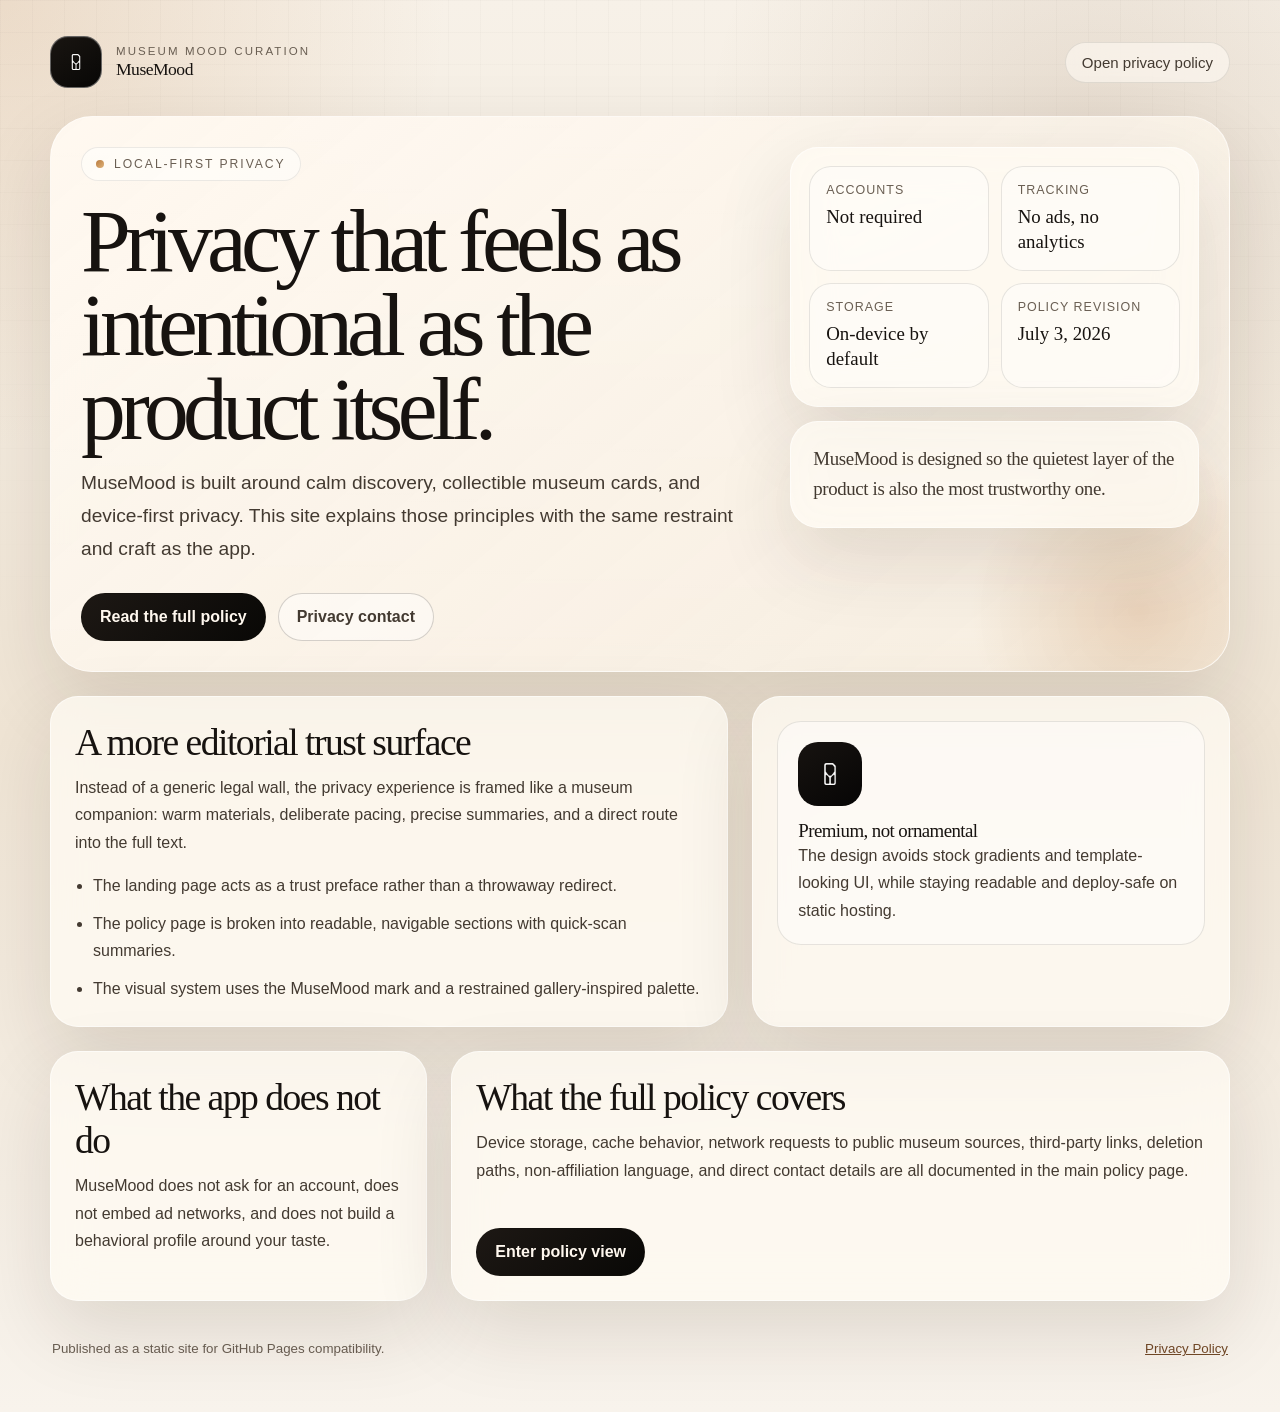
==== docs/index.html @ 0c903eb1 "görev: deploy öncesi hatalar giderildi." ====
<!doctype html>
<html lang="en">

<head>
    <meta charset="utf-8">
    <meta name="viewport" content="width=device-width, initial-scale=1">
    <title>MuseMood | Privacy, carefully presented</title>
    <meta name="description"
        content="A premium static privacy and trust experience for MuseMood, the local-first museum art-card app.">
    <meta name="theme-color" content="#f7f1e8">
    <link rel="stylesheet" href="./assets/css/site.css">
</head>

<body>
    <div class="page-shell">
        <header class="topbar">
            <a class="brand-lockup" href="./" aria-label="MuseMood home">
                <img class="brand-mark" src="./assets/images/musemood_monochrome.png" alt="MuseMood logo">
                <span class="brand-text">
                    <span class="brand-kicker">Museum mood curation</span>
                    <span class="brand-name">MuseMood</span>
                </span>
            </a>
            <a class="topbar-link" href="./privacy-policy/">Open privacy policy</a>
        </header>

        <section class="hero">
            <div class="hero-copy">
                <span class="eyebrow">Local-first privacy</span>
                <h1>Privacy that feels as intentional as the product itself.</h1>
                <p class="lede">
                    MuseMood is built around calm discovery, collectible museum cards, and device-first privacy. This
                    site explains those principles with the same restraint and craft as the app.
                </p>
                <div class="hero-actions">
                    <a class="button button-primary" href="./privacy-policy/">Read the full policy</a>
                    <a class="button button-secondary" href="mailto:berkay81341@gmail.com">Privacy contact</a>
                </div>
            </div>

            <aside class="hero-side">
                <div class="glass-card">
                    <div class="meta-grid">
                        <div class="metric">
                            <span class="metric-label">Accounts</span>
                            <span class="metric-value">Not required</span>
                        </div>
                        <div class="metric">
                            <span class="metric-label">Tracking</span>
                            <span class="metric-value">No ads, no analytics</span>
                        </div>
                        <div class="metric">
                            <span class="metric-label">Storage</span>
                            <span class="metric-value">On-device by default</span>
                        </div>
                        <div class="metric">
                            <span class="metric-label">Policy revision</span>
                            <span class="metric-value">July 3, 2026</span>
                        </div>
                    </div>
                </div>

                <div class="quote-card">
                    <p>
                        MuseMood is designed so the quietest layer of the product is also the most trustworthy one.
                    </p>
                </div>
            </aside>
        </section>

        <section class="content-grid" aria-label="Highlights">
            <article class="content-card span-7 stack">
                <div>
                    <h2 class="section-title">A more editorial trust surface</h2>
                    <p class="section-copy">
                        Instead of a generic legal wall, the privacy experience is framed like a museum companion:
                        warm materials, deliberate pacing, precise summaries, and a direct route into the full text.
                    </p>
                </div>
                <ul class="feature-list">
                    <li>The landing page acts as a trust preface rather than a throwaway redirect.</li>
                    <li>The policy page is broken into readable, navigable sections with quick-scan summaries.</li>
                    <li>The visual system uses the MuseMood mark and a restrained gallery-inspired palette.</li>
                </ul>
            </article>

            <article class="content-card span-5">
                <div class="showcase">
                    <div class="showcase-card">
                        <img src="./assets/images/musemood_monochrome.png" alt="MuseMood monogram">
                        <div>
                            <strong>Premium, not ornamental</strong>
                            <p class="section-copy">
                                The design avoids stock gradients and template-looking UI, while staying readable and
                                deploy-safe on static hosting.
                            </p>
                        </div>
                    </div>
                </div>
            </article>

            <article class="content-card span-4 stack">
                <div>
                    <h2 class="section-title">What the app does not do</h2>
                    <p class="section-copy">
                        MuseMood does not ask for an account, does not embed ad networks, and does not build a
                        behavioral profile around your taste.
                    </p>
                </div>
            </article>

            <article class="content-card span-8 stack">
                <div>
                    <h2 class="section-title">What the full policy covers</h2>
                    <p class="section-copy">
                        Device storage, cache behavior, network requests to public museum sources, third-party links,
                        deletion paths, non-affiliation language, and direct contact details are all documented in the
                        main policy page.
                    </p>
                </div>
                <div class="hero-actions">
                    <a class="button button-primary" href="./privacy-policy/">Enter policy view</a>
                </div>
            </article>
        </section>

        <footer class="footer">
            <small>Published as a static site for GitHub Pages compatibility.</small>
            <small><a href="./privacy-policy/">Privacy Policy</a></small>
        </footer>
    </div>
</body>

</html>
---- docs/assets/css/site.css ----
:root {
    --bg: #f6f0e4;
    --bg-deep: #e8dcc6;
    --paper: rgba(255, 251, 244, 0.76);
    --paper-strong: rgba(255, 248, 239, 0.9);
    --ink: #171310;
    --ink-soft: #433a31;
    --muted: #6a5f53;
    --line: rgba(23, 19, 16, 0.1);
    --line-strong: rgba(23, 19, 16, 0.18);
    --accent: #b97a3d;
    --accent-deep: #714826;
    --shadow: 0 30px 80px rgba(45, 27, 12, 0.12);
    --radius-xl: 36px;
    --radius-lg: 28px;
    --radius-md: 20px;
    --content: 1180px;
}

* {
    box-sizing: border-box;
}

html {
    scroll-behavior: smooth;
}

body {
    margin: 0;
    min-height: 100vh;
    color: var(--ink);
    background:
        radial-gradient(circle at top left, rgba(185, 122, 61, 0.18), transparent 28rem),
        radial-gradient(circle at 85% 10%, rgba(113, 72, 38, 0.12), transparent 24rem),
        linear-gradient(180deg, #f7f1e8 0%, #efe4d4 52%, #f8f3ec 100%);
    font-family: "Segoe UI", "Helvetica Neue", Arial, sans-serif;
}

body::before {
    content: "";
    position: fixed;
    inset: 0;
    pointer-events: none;
    background-image:
        linear-gradient(rgba(23, 19, 16, 0.03) 1px, transparent 1px),
        linear-gradient(90deg, rgba(23, 19, 16, 0.03) 1px, transparent 1px);
    background-size: 32px 32px;
    mask-image: linear-gradient(to bottom, rgba(0, 0, 0, 0.6), transparent 75%);
}

img {
    display: block;
    max-width: 100%;
}

a {
    color: inherit;
}

.page-shell {
    width: min(calc(100% - 32px), var(--content));
    margin: 0 auto;
    padding: 24px 0 56px;
}

.topbar {
    display: flex;
    align-items: center;
    justify-content: space-between;
    gap: 16px;
    padding: 12px 0 28px;
}

.brand-lockup {
    display: inline-flex;
    align-items: center;
    gap: 14px;
    text-decoration: none;
}

.brand-mark {
    width: 52px;
    height: 52px;
    padding: 9px;
    border: 1px solid rgba(255, 255, 255, 0.36);
    border-radius: 18px;
    background: linear-gradient(145deg, #191511, #080706);
    box-shadow: inset 0 1px 0 rgba(255, 255, 255, 0.06);
}

.brand-text {
    display: grid;
    gap: 2px;
}

.brand-kicker {
    color: var(--muted);
    font-size: 0.72rem;
    letter-spacing: 0.18em;
    text-transform: uppercase;
}

.brand-name {
    font-family: "Georgia", "Times New Roman", serif;
    font-size: 1.1rem;
    letter-spacing: -0.03em;
}

.topbar-link {
    padding: 11px 16px;
    border: 1px solid var(--line);
    border-radius: 999px;
    background: rgba(255, 251, 244, 0.6);
    text-decoration: none;
    color: var(--ink-soft);
    font-size: 0.94rem;
    backdrop-filter: blur(18px);
}

.hero {
    position: relative;
    overflow: hidden;
    display: grid;
    grid-template-columns: minmax(0, 1.25fr) minmax(280px, 0.75fr);
    gap: 28px;
    padding: 30px;
    border: 1px solid rgba(255, 255, 255, 0.55);
    border-radius: 42px;
    background:
        linear-gradient(140deg, rgba(255, 249, 241, 0.94), rgba(247, 238, 225, 0.84)),
        linear-gradient(180deg, rgba(255, 255, 255, 0.3), transparent);
    box-shadow: var(--shadow);
    backdrop-filter: blur(18px);
}

.hero::after {
    content: "";
    position: absolute;
    inset: auto -80px -110px auto;
    width: 340px;
    height: 340px;
    border-radius: 50%;
    background: radial-gradient(circle, rgba(185, 122, 61, 0.24), transparent 70%);
}

.hero-copy {
    position: relative;
    z-index: 1;
}

.eyebrow {
    display: inline-flex;
    align-items: center;
    gap: 10px;
    min-height: 34px;
    padding: 8px 14px;
    border: 1px solid rgba(23, 19, 16, 0.08);
    border-radius: 999px;
    background: rgba(255, 255, 255, 0.48);
    color: var(--muted);
    font-size: 0.76rem;
    letter-spacing: 0.16em;
    text-transform: uppercase;
}

.eyebrow::before {
    content: "";
    width: 8px;
    height: 8px;
    border-radius: 50%;
    background: linear-gradient(135deg, var(--accent), #dfb37a);
}

.hero h1,
.policy-hero h1 {
    margin: 18px 0 14px;
    font-family: "Georgia", "Times New Roman", serif;
    font-weight: 500;
    font-size: clamp(3.1rem, 7vw, 6.6rem);
    line-height: 0.94;
    letter-spacing: -0.065em;
}

.lede {
    max-width: 42rem;
    margin: 0;
    color: var(--ink-soft);
    font-size: clamp(1.05rem, 2vw, 1.2rem);
    line-height: 1.72;
}

.hero-actions {
    display: flex;
    flex-wrap: wrap;
    gap: 12px;
    margin-top: 28px;
}

.button {
    display: inline-flex;
    align-items: center;
    justify-content: center;
    min-height: 48px;
    padding: 0 18px;
    border-radius: 999px;
    text-decoration: none;
    font-weight: 600;
    transition: transform 180ms ease, background-color 180ms ease, border-color 180ms ease;
}

.button:hover {
    transform: translateY(-1px);
}

.button-primary {
    border: 1px solid rgba(23, 19, 16, 0.1);
    background: linear-gradient(135deg, #1d1814, #090806);
    color: #fff8ef;
}

.button-secondary {
    border: 1px solid var(--line-strong);
    background: rgba(255, 255, 255, 0.45);
    color: var(--ink-soft);
}

.hero-side {
    position: relative;
    z-index: 1;
    display: grid;
    gap: 14px;
    align-content: start;
}

.glass-card,
.content-card,
.summary-card,
.policy-nav,
.policy-card,
.quote-card {
    border: 1px solid rgba(255, 255, 255, 0.55);
    border-radius: var(--radius-lg);
    background: var(--paper);
    box-shadow: var(--shadow);
    backdrop-filter: blur(20px);
}

.glass-card {
    padding: 18px;
}

.meta-grid {
    display: grid;
    grid-template-columns: repeat(2, minmax(0, 1fr));
    gap: 12px;
}

.metric {
    padding: 16px;
    border: 1px solid var(--line);
    border-radius: 22px;
    background: rgba(255, 255, 255, 0.38);
}

.metric-label {
    display: block;
    margin-bottom: 8px;
    color: var(--muted);
    font-size: 0.78rem;
    letter-spacing: 0.08em;
    text-transform: uppercase;
}

.metric-value {
    font-family: "Georgia", "Times New Roman", serif;
    font-size: 1.18rem;
    line-height: 1.3;
}

.content-grid {
    display: grid;
    grid-template-columns: repeat(12, minmax(0, 1fr));
    gap: 24px;
    margin-top: 24px;
}

.content-card {
    padding: 24px;
}

.span-7 {
    grid-column: span 7;
}

.span-5 {
    grid-column: span 5;
}

.span-4 {
    grid-column: span 4;
}

.span-8 {
    grid-column: span 8;
}

.section-title {
    margin: 0 0 10px;
    font-family: "Georgia", "Times New Roman", serif;
    font-size: clamp(1.55rem, 3vw, 2.35rem);
    font-weight: 500;
    letter-spacing: -0.04em;
}

.section-copy,
.content-card p,
.policy-card p,
.policy-card li,
.summary-card p,
.quote-card p {
    margin: 0;
    color: var(--ink-soft);
    line-height: 1.72;
    font-size: 1rem;
}

.stack {
    display: grid;
    gap: 16px;
}

.feature-list,
.policy-card ul {
    margin: 0;
    padding-left: 18px;
    color: var(--ink-soft);
    line-height: 1.72;
}

.feature-list li,
.policy-card li {
    margin: 10px 0 0;
}

.feature-list li:first-child,
.policy-card li:first-child {
    margin-top: 0;
}

.showcase {
    display: grid;
    gap: 16px;
}

.showcase-card {
    display: grid;
    gap: 14px;
    padding: 20px;
    border: 1px solid var(--line);
    border-radius: 24px;
    background: rgba(255, 255, 255, 0.4);
}

.showcase-card img {
    width: 64px;
    height: 64px;
    padding: 10px;
    border-radius: 20px;
    background: linear-gradient(145deg, #171310, #060505);
}

.showcase-card strong,
.policy-title {
    display: block;
    font-family: "Georgia", "Times New Roman", serif;
    font-size: 1.18rem;
    font-weight: 500;
    letter-spacing: -0.03em;
}

.policy-layout {
    display: grid;
    grid-template-columns: 280px minmax(0, 1fr);
    gap: 24px;
    margin-top: 24px;
}

.policy-nav {
    position: sticky;
    top: 20px;
    padding: 18px;
}

.policy-nav h2 {
    margin: 0 0 14px;
    font-size: 0.8rem;
    color: var(--muted);
    letter-spacing: 0.18em;
    text-transform: uppercase;
    font-weight: 600;
}

.policy-nav a {
    display: block;
    padding: 10px 0;
    border-bottom: 1px solid var(--line);
    text-decoration: none;
    color: var(--ink-soft);
}

.policy-nav a:last-child {
    border-bottom: 0;
}

.policy-main {
    display: grid;
    gap: 18px;
}

.policy-hero {
    padding: 32px;
    border: 1px solid rgba(255, 255, 255, 0.55);
    border-radius: 42px;
    background:
        linear-gradient(140deg, rgba(26, 21, 17, 0.95), rgba(53, 39, 27, 0.9)),
        radial-gradient(circle at top right, rgba(223, 179, 122, 0.2), transparent 32rem);
    color: #f8f1e8;
    box-shadow: 0 34px 90px rgba(31, 18, 10, 0.28);
}

.policy-hero .lede,
.policy-hero .brand-kicker,
.policy-hero .policy-hero-meta,
.policy-hero .hero-chip {
    color: rgba(248, 241, 232, 0.78);
}

.policy-hero-bar {
    display: flex;
    align-items: center;
    justify-content: space-between;
    gap: 18px;
}

.policy-hero-logo {
    width: 72px;
    height: 72px;
    padding: 12px;
    border: 1px solid rgba(255, 255, 255, 0.14);
    border-radius: 24px;
    background: rgba(255, 255, 255, 0.05);
}

.policy-hero-meta {
    display: flex;
    flex-wrap: wrap;
    gap: 10px;
    margin-top: 24px;
}

.hero-chip {
    padding: 8px 12px;
    border: 1px solid rgba(255, 255, 255, 0.12);
    border-radius: 999px;
    background: rgba(255, 255, 255, 0.06);
    font-size: 0.84rem;
}

.summary-card {
    display: grid;
    grid-template-columns: repeat(3, minmax(0, 1fr));
    gap: 14px;
    padding: 18px;
}

.summary-panel {
    padding: 18px;
    border: 1px solid var(--line);
    border-radius: 22px;
    background: rgba(255, 255, 255, 0.42);
}

.summary-panel strong {
    display: block;
    margin-bottom: 8px;
    font-family: "Georgia", "Times New Roman", serif;
    font-size: 1.1rem;
    font-weight: 500;
}

.policy-card {
    padding: 24px;
}

.policy-card h3 {
    margin: 0 0 10px;
    font-family: "Georgia", "Times New Roman", serif;
    font-size: clamp(1.45rem, 2.6vw, 2rem);
    font-weight: 500;
    letter-spacing: -0.04em;
}

.policy-card p + p,
.policy-card ul + p {
    margin-top: 12px;
}

.policy-card.note-card {
    background:
        linear-gradient(135deg, rgba(185, 122, 61, 0.14), rgba(255, 255, 255, 0.56)),
        var(--paper-strong);
}

.quote-card {
    padding: 22px;
}

.quote-card p {
    font-family: "Georgia", "Times New Roman", serif;
    font-size: 1.18rem;
    line-height: 1.6;
    letter-spacing: -0.02em;
}

.quote-card small,
.footer small {
    color: var(--muted);
}

.footer {
    display: flex;
    align-items: center;
    justify-content: space-between;
    gap: 16px;
    margin-top: 22px;
    padding: 18px 2px 0;
}

.footer a {
    color: var(--accent-deep);
}

.micro {
    font-size: 0.88rem;
    color: var(--muted);
    line-height: 1.7;
}

@media (max-width: 1024px) {
    .hero,
    .policy-layout,
    .summary-card {
        grid-template-columns: 1fr;
    }

    .span-7,
    .span-5,
    .span-4,
    .span-8 {
        grid-column: span 12;
    }

    .policy-nav {
        position: static;
    }
}

@media (max-width: 720px) {
    .page-shell {
        width: min(calc(100% - 20px), var(--content));
        padding-top: 14px;
    }

    .topbar,
    .policy-hero-bar,
    .footer {
        flex-direction: column;
        align-items: flex-start;
    }

    .hero,
    .policy-hero,
    .content-card,
    .policy-card,
    .summary-card,
    .policy-nav,
    .glass-card,
    .quote-card {
        padding: 20px;
        border-radius: 28px;
    }

    .content-grid {
        gap: 18px;
    }

    .meta-grid {
        grid-template-columns: 1fr;
    }

    .hero-actions {
        width: 100%;
    }

    .button {
        width: 100%;
    }
}

@media (prefers-reduced-motion: reduce) {
    html {
        scroll-behavior: auto;
    }

    .button {
        transition: none;
    }
}
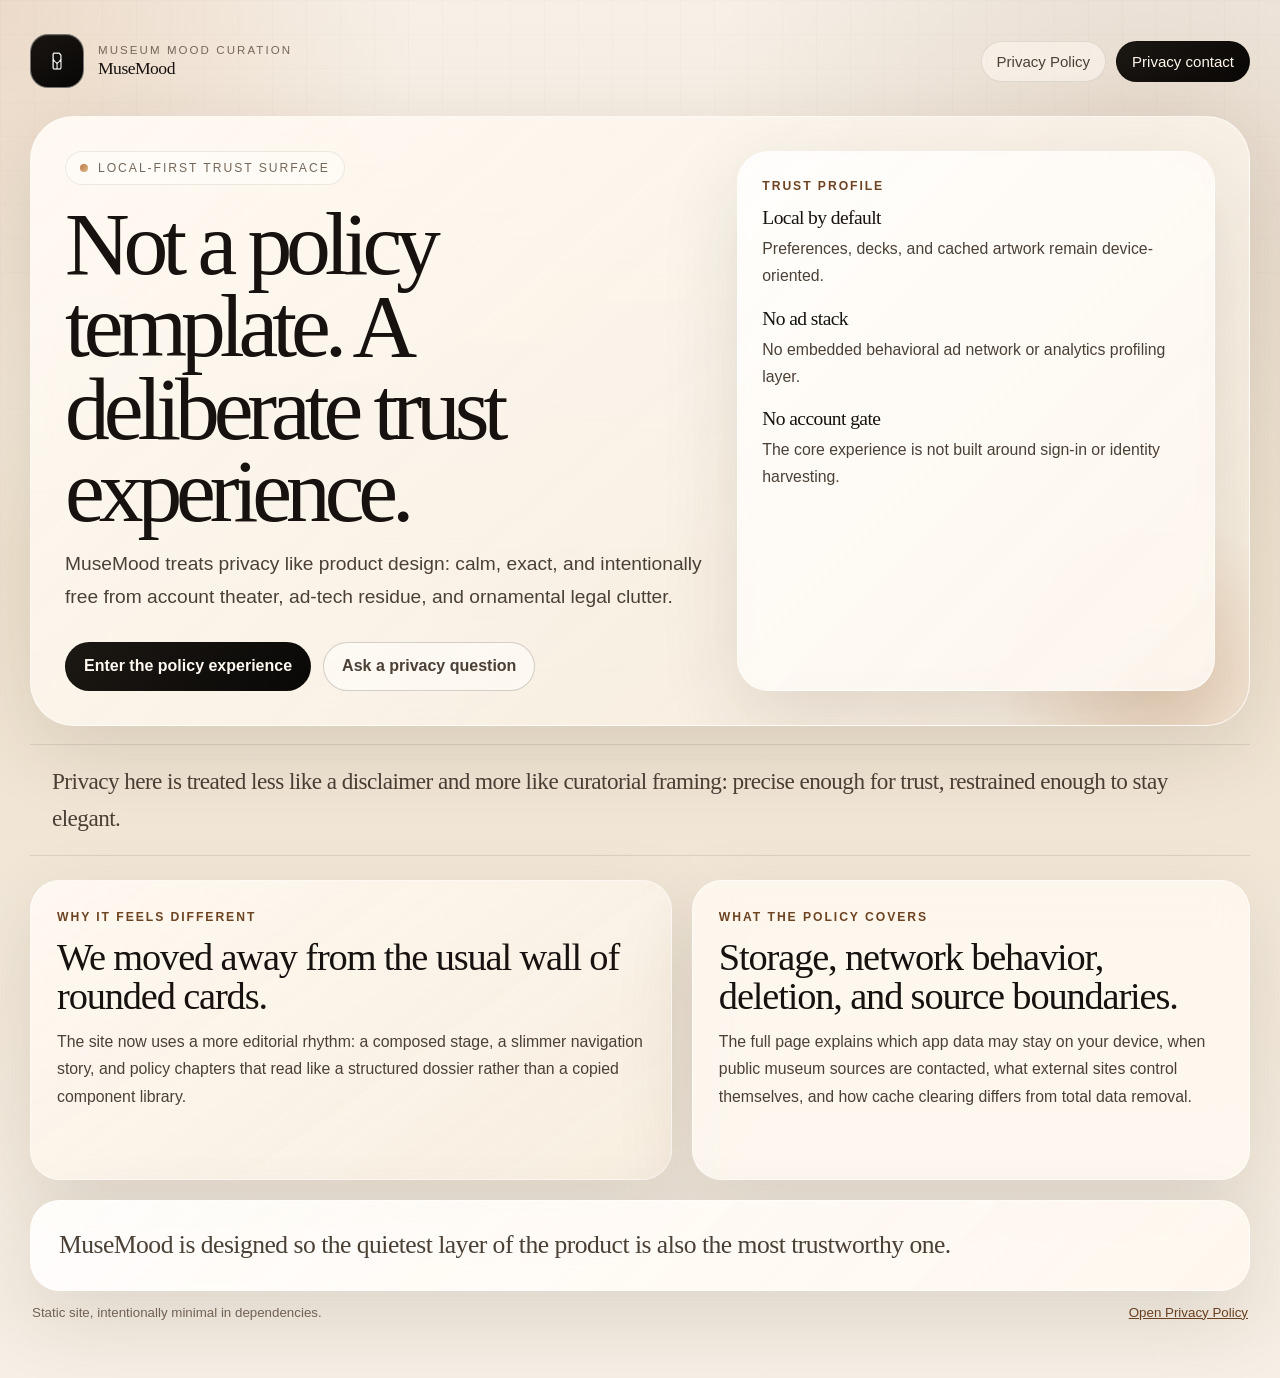
==== commit 2a446198: "görev: refactoring işlemleri yapıldı." ====
--- a/docs/index.html
+++ b/docs/index.html
@@ -4,16 +4,16 @@
 <head>
     <meta charset="utf-8">
     <meta name="viewport" content="width=device-width, initial-scale=1">
-    <title>MuseMood | Privacy, carefully presented</title>
+    <title>MuseMood | Privacy, carefully composed</title>
     <meta name="description"
-        content="A premium static privacy and trust experience for MuseMood, the local-first museum art-card app.">
-    <meta name="theme-color" content="#f7f1e8">
+        content="MuseMood presents a local-first privacy experience with a more deliberate, editorial static surface.">
+    <meta name="theme-color" content="#f4ecdf">
     <link rel="stylesheet" href="./assets/css/site.css">
 </head>
 
 <body>
     <div class="page-shell">
-        <header class="topbar">
+        <header class="topbar topbar-soft">
             <a class="brand-lockup" href="./" aria-label="MuseMood home">
                 <img class="brand-mark" src="./assets/images/musemood_monochrome.png" alt="MuseMood logo">
                 <span class="brand-text">
@@ -21,112 +21,84 @@
                     <span class="brand-name">MuseMood</span>
                 </span>
             </a>
-            <a class="topbar-link" href="./privacy-policy/">Open privacy policy</a>
+            <div class="topbar-actions">
+                <a class="topbar-link" href="./privacy-policy/">Privacy Policy</a>
+                <a class="topbar-link topbar-link-strong" href="mailto:berkay81341@gmail.com">Privacy contact</a>
+            </div>
         </header>
 
-        <section class="hero">
-            <div class="hero-copy">
-                <span class="eyebrow">Local-first privacy</span>
-                <h1>Privacy that feels as intentional as the product itself.</h1>
+        <section class="landing-stage">
+            <div class="landing-stage-copy">
+                <span class="eyebrow">Local-first trust surface</span>
+                <h1>Not a policy template. A deliberate trust experience.</h1>
                 <p class="lede">
-                    MuseMood is built around calm discovery, collectible museum cards, and device-first privacy. This
-                    site explains those principles with the same restraint and craft as the app.
+                    MuseMood treats privacy like product design: calm, exact, and intentionally free from account
+                    theater, ad-tech residue, and ornamental legal clutter.
                 </p>
                 <div class="hero-actions">
-                    <a class="button button-primary" href="./privacy-policy/">Read the full policy</a>
-                    <a class="button button-secondary" href="mailto:berkay81341@gmail.com">Privacy contact</a>
+                    <a class="button button-primary" href="./privacy-policy/">Enter the policy experience</a>
+                    <a class="button button-secondary" href="mailto:berkay81341@gmail.com">Ask a privacy question</a>
                 </div>
             </div>
 
-            <aside class="hero-side">
-                <div class="glass-card">
-                    <div class="meta-grid">
-                        <div class="metric">
-                            <span class="metric-label">Accounts</span>
-                            <span class="metric-value">Not required</span>
+            <aside class="landing-stage-side">
+                <div class="signal-panel">
+                    <span class="signal-label">Trust profile</span>
+                    <div class="signal-grid">
+                        <div>
+                            <strong>Local by default</strong>
+                            <p>Preferences, decks, and cached artwork remain device-oriented.</p>
                         </div>
-                        <div class="metric">
-                            <span class="metric-label">Tracking</span>
-                            <span class="metric-value">No ads, no analytics</span>
+                        <div>
+                            <strong>No ad stack</strong>
+                            <p>No embedded behavioral ad network or analytics profiling layer.</p>
                         </div>
-                        <div class="metric">
-                            <span class="metric-label">Storage</span>
-                            <span class="metric-value">On-device by default</span>
-                        </div>
-                        <div class="metric">
-                            <span class="metric-label">Policy revision</span>
-                            <span class="metric-value">July 3, 2026</span>
+                        <div>
+                            <strong>No account gate</strong>
+                            <p>The core experience is not built around sign-in or identity harvesting.</p>
                         </div>
                     </div>
-                </div>
-
-                <div class="quote-card">
-                    <p>
-                        MuseMood is designed so the quietest layer of the product is also the most trustworthy one.
-                    </p>
                 </div>
             </aside>
         </section>
 
-        <section class="content-grid" aria-label="Highlights">
-            <article class="content-card span-7 stack">
-                <div>
-                    <h2 class="section-title">A more editorial trust surface</h2>
-                    <p class="section-copy">
-                        Instead of a generic legal wall, the privacy experience is framed like a museum companion:
-                        warm materials, deliberate pacing, precise summaries, and a direct route into the full text.
-                    </p>
-                </div>
-                <ul class="feature-list">
-                    <li>The landing page acts as a trust preface rather than a throwaway redirect.</li>
-                    <li>The policy page is broken into readable, navigable sections with quick-scan summaries.</li>
-                    <li>The visual system uses the MuseMood mark and a restrained gallery-inspired palette.</li>
-                </ul>
+        <section class="landing-ribbon">
+            <p>
+                Privacy here is treated less like a disclaimer and more like curatorial framing: precise enough for
+                trust, restrained enough to stay elegant.
+            </p>
+        </section>
+
+        <section class="landing-grid" aria-label="Privacy highlights">
+            <article class="editorial-panel editorial-panel-featured">
+                <span class="editorial-kicker">Why it feels different</span>
+                <h2>We moved away from the usual wall of rounded cards.</h2>
+                <p>
+                    The site now uses a more editorial rhythm: a composed stage, a slimmer navigation story, and policy
+                    chapters that read like a structured dossier rather than a copied component library.
+                </p>
             </article>
 
-            <article class="content-card span-5">
-                <div class="showcase">
-                    <div class="showcase-card">
-                        <img src="./assets/images/musemood_monochrome.png" alt="MuseMood monogram">
-                        <div>
-                            <strong>Premium, not ornamental</strong>
-                            <p class="section-copy">
-                                The design avoids stock gradients and template-looking UI, while staying readable and
-                                deploy-safe on static hosting.
-                            </p>
-                        </div>
-                    </div>
-                </div>
+            <article class="editorial-panel">
+                <span class="editorial-kicker">What the policy covers</span>
+                <h2>Storage, network behavior, deletion, and source boundaries.</h2>
+                <p>
+                    The full page explains which app data may stay on your device, when public museum sources are
+                    contacted, what external sites control themselves, and how cache clearing differs from total data
+                    removal.
+                </p>
             </article>
 
-            <article class="content-card span-4 stack">
-                <div>
-                    <h2 class="section-title">What the app does not do</h2>
-                    <p class="section-copy">
-                        MuseMood does not ask for an account, does not embed ad networks, and does not build a
-                        behavioral profile around your taste.
-                    </p>
-                </div>
-            </article>
-
-            <article class="content-card span-8 stack">
-                <div>
-                    <h2 class="section-title">What the full policy covers</h2>
-                    <p class="section-copy">
-                        Device storage, cache behavior, network requests to public museum sources, third-party links,
-                        deletion paths, non-affiliation language, and direct contact details are all documented in the
-                        main policy page.
-                    </p>
-                </div>
-                <div class="hero-actions">
-                    <a class="button button-primary" href="./privacy-policy/">Enter policy view</a>
-                </div>
+            <article class="editorial-panel editorial-panel-quote">
+                <p>
+                    MuseMood is designed so the quietest layer of the product is also the most trustworthy one.
+                </p>
             </article>
         </section>
 
         <footer class="footer">
-            <small>Published as a static site for GitHub Pages compatibility.</small>
-            <small><a href="./privacy-policy/">Privacy Policy</a></small>
+            <small>Static site, intentionally minimal in dependencies.</small>
+            <small><a href="./privacy-policy/">Open Privacy Policy</a></small>
         </footer>
     </div>
 </body>
--- a/docs/assets/css/site.css
+++ b/docs/assets/css/site.css
@@ -1,20 +1,22 @@
 :root {
-    --bg: #f6f0e4;
-    --bg-deep: #e8dcc6;
-    --paper: rgba(255, 251, 244, 0.76);
-    --paper-strong: rgba(255, 248, 239, 0.9);
-    --ink: #171310;
-    --ink-soft: #433a31;
-    --muted: #6a5f53;
-    --line: rgba(23, 19, 16, 0.1);
-    --line-strong: rgba(23, 19, 16, 0.18);
-    --accent: #b97a3d;
-    --accent-deep: #714826;
-    --shadow: 0 30px 80px rgba(45, 27, 12, 0.12);
-    --radius-xl: 36px;
-    --radius-lg: 28px;
-    --radius-md: 20px;
-    --content: 1180px;
+    --bg: #f4ecdf;
+    --bg-deep: #e3d4bd;
+    --paper: rgba(255, 250, 243, 0.8);
+    --paper-strong: rgba(255, 249, 241, 0.94);
+    --ink: #17120f;
+    --ink-soft: #4b4036;
+    --muted: #756759;
+    --line: rgba(23, 18, 15, 0.1);
+    --line-strong: rgba(23, 18, 15, 0.18);
+    --accent: #b97842;
+    --accent-deep: #6e4322;
+    --accent-soft: rgba(185, 120, 66, 0.14);
+    --shadow: 0 28px 80px rgba(47, 29, 14, 0.12);
+    --shadow-strong: 0 34px 90px rgba(23, 15, 8, 0.22);
+    --content: 1220px;
+    --radius-xl: 44px;
+    --radius-lg: 30px;
+    --radius-md: 22px;
 }
 
 * {
@@ -30,9 +32,9 @@
     min-height: 100vh;
     color: var(--ink);
     background:
-        radial-gradient(circle at top left, rgba(185, 122, 61, 0.18), transparent 28rem),
-        radial-gradient(circle at 85% 10%, rgba(113, 72, 38, 0.12), transparent 24rem),
-        linear-gradient(180deg, #f7f1e8 0%, #efe4d4 52%, #f8f3ec 100%);
+        radial-gradient(circle at top left, rgba(185, 120, 66, 0.18), transparent 26rem),
+        radial-gradient(circle at 90% 10%, rgba(110, 67, 34, 0.12), transparent 28rem),
+        linear-gradient(180deg, #f7f0e7 0%, #efe2cf 42%, #f6efe5 100%);
     font-family: "Segoe UI", "Helvetica Neue", Arial, sans-serif;
 }
 
@@ -41,11 +43,11 @@
     position: fixed;
     inset: 0;
     pointer-events: none;
-    background-image:
-        linear-gradient(rgba(23, 19, 16, 0.03) 1px, transparent 1px),
-        linear-gradient(90deg, rgba(23, 19, 16, 0.03) 1px, transparent 1px);
-    background-size: 32px 32px;
-    mask-image: linear-gradient(to bottom, rgba(0, 0, 0, 0.6), transparent 75%);
+    background:
+        linear-gradient(rgba(23, 18, 15, 0.024) 1px, transparent 1px),
+        linear-gradient(90deg, rgba(23, 18, 15, 0.024) 1px, transparent 1px);
+    background-size: 34px 34px;
+    mask-image: linear-gradient(to bottom, rgba(0, 0, 0, 0.72), transparent 74%);
 }
 
 img {
@@ -60,7 +62,7 @@
 .page-shell {
     width: min(calc(100% - 32px), var(--content));
     margin: 0 auto;
-    padding: 24px 0 56px;
+    padding: 24px 0 58px;
 }
 
 .topbar {
@@ -68,7 +70,11 @@
     align-items: center;
     justify-content: space-between;
     gap: 16px;
-    padding: 12px 0 28px;
+    padding: 10px 0 28px;
+}
+
+.topbar-soft {
+    position: relative;
 }
 
 .brand-lockup {
@@ -79,13 +85,13 @@
 }
 
 .brand-mark {
-    width: 52px;
-    height: 52px;
+    width: 54px;
+    height: 54px;
     padding: 9px;
-    border: 1px solid rgba(255, 255, 255, 0.36);
+    border: 1px solid rgba(255, 255, 255, 0.42);
     border-radius: 18px;
     background: linear-gradient(145deg, #191511, #080706);
-    box-shadow: inset 0 1px 0 rgba(255, 255, 255, 0.06);
+    box-shadow: inset 0 1px 0 rgba(255, 255, 255, 0.08);
 }
 
 .brand-text {
@@ -101,51 +107,39 @@
 }
 
 .brand-name {
-    font-family: "Georgia", "Times New Roman", serif;
+    font-family: Georgia, "Times New Roman", serif;
     font-size: 1.1rem;
     letter-spacing: -0.03em;
 }
 
+.topbar-actions {
+    display: flex;
+    align-items: center;
+    gap: 10px;
+    flex-wrap: wrap;
+}
+
 .topbar-link {
-    padding: 11px 16px;
+    padding: 11px 15px;
     border: 1px solid var(--line);
     border-radius: 999px;
-    background: rgba(255, 251, 244, 0.6);
-    text-decoration: none;
+    background: rgba(255, 250, 243, 0.56);
     color: var(--ink-soft);
     font-size: 0.94rem;
-    backdrop-filter: blur(18px);
-}
-
-.hero {
-    position: relative;
-    overflow: hidden;
-    display: grid;
-    grid-template-columns: minmax(0, 1.25fr) minmax(280px, 0.75fr);
-    gap: 28px;
-    padding: 30px;
-    border: 1px solid rgba(255, 255, 255, 0.55);
-    border-radius: 42px;
-    background:
-        linear-gradient(140deg, rgba(255, 249, 241, 0.94), rgba(247, 238, 225, 0.84)),
-        linear-gradient(180deg, rgba(255, 255, 255, 0.3), transparent);
-    box-shadow: var(--shadow);
-    backdrop-filter: blur(18px);
-}
-
-.hero::after {
-    content: "";
-    position: absolute;
-    inset: auto -80px -110px auto;
-    width: 340px;
-    height: 340px;
-    border-radius: 50%;
-    background: radial-gradient(circle, rgba(185, 122, 61, 0.24), transparent 70%);
-}
-
-.hero-copy {
-    position: relative;
-    z-index: 1;
+    text-decoration: none;
+    backdrop-filter: blur(16px);
+    transition: transform 180ms ease, border-color 180ms ease, background-color 180ms ease;
+}
+
+.topbar-link:hover {
+    transform: translateY(-1px);
+    border-color: rgba(110, 67, 34, 0.22);
+}
+
+.topbar-link-strong {
+    background: linear-gradient(135deg, #1b1713, #090705);
+    color: #fff6eb;
+    border-color: rgba(23, 18, 15, 0.12);
 }
 
 .eyebrow {
@@ -154,9 +148,9 @@
     gap: 10px;
     min-height: 34px;
     padding: 8px 14px;
-    border: 1px solid rgba(23, 19, 16, 0.08);
+    border: 1px solid rgba(23, 18, 15, 0.08);
     border-radius: 999px;
-    background: rgba(255, 255, 255, 0.48);
+    background: rgba(255, 255, 255, 0.4);
     color: var(--muted);
     font-size: 0.76rem;
     letter-spacing: 0.16em;
@@ -168,25 +162,70 @@
     width: 8px;
     height: 8px;
     border-radius: 50%;
-    background: linear-gradient(135deg, var(--accent), #dfb37a);
-}
-
-.hero h1,
-.policy-hero h1 {
+    background: linear-gradient(135deg, var(--accent), #dfb88d);
+}
+
+.eyebrow-dark {
+    border-color: rgba(255, 255, 255, 0.12);
+    background: rgba(255, 255, 255, 0.06);
+    color: rgba(255, 244, 233, 0.74);
+}
+
+.landing-stage,
+.policy-stage {
+    position: relative;
+    overflow: hidden;
+    border-radius: var(--radius-xl);
+}
+
+.landing-stage {
+    display: grid;
+    grid-template-columns: minmax(0, 1.15fr) minmax(260px, 0.85fr);
+    gap: 26px;
+    padding: 34px;
+    border: 1px solid rgba(255, 255, 255, 0.58);
+    background:
+        linear-gradient(140deg, rgba(255, 250, 243, 0.94), rgba(246, 236, 222, 0.86)),
+        linear-gradient(180deg, rgba(255, 255, 255, 0.2), transparent);
+    box-shadow: var(--shadow);
+    backdrop-filter: blur(16px);
+}
+
+.landing-stage::after {
+    content: "";
+    position: absolute;
+    right: -70px;
+    bottom: -110px;
+    width: 320px;
+    height: 320px;
+    border-radius: 50%;
+    background: radial-gradient(circle, rgba(185, 120, 66, 0.24), transparent 72%);
+}
+
+.landing-stage-copy,
+.landing-stage-side,
+.policy-stage-head,
+.policy-stage-body {
+    position: relative;
+    z-index: 1;
+}
+
+.landing-stage h1,
+.policy-stage h1 {
     margin: 18px 0 14px;
-    font-family: "Georgia", "Times New Roman", serif;
+    font-family: Georgia, "Times New Roman", serif;
     font-weight: 500;
-    font-size: clamp(3.1rem, 7vw, 6.6rem);
-    line-height: 0.94;
-    letter-spacing: -0.065em;
+    font-size: clamp(3.25rem, 7vw, 7rem);
+    line-height: 0.92;
+    letter-spacing: -0.068em;
 }
 
 .lede {
-    max-width: 42rem;
+    max-width: 44rem;
     margin: 0;
     color: var(--ink-soft);
     font-size: clamp(1.05rem, 2vw, 1.2rem);
-    line-height: 1.72;
+    line-height: 1.74;
 }
 
 .hero-actions {
@@ -200,12 +239,12 @@
     display: inline-flex;
     align-items: center;
     justify-content: center;
-    min-height: 48px;
+    min-height: 49px;
     padding: 0 18px;
     border-radius: 999px;
     text-decoration: none;
     font-weight: 600;
-    transition: transform 180ms ease, background-color 180ms ease, border-color 180ms ease;
+    transition: transform 180ms ease, border-color 180ms ease, background-color 180ms ease;
 }
 
 .button:hover {
@@ -213,355 +252,450 @@
 }
 
 .button-primary {
-    border: 1px solid rgba(23, 19, 16, 0.1);
-    background: linear-gradient(135deg, #1d1814, #090806);
+    border: 1px solid rgba(23, 18, 15, 0.12);
+    background: linear-gradient(135deg, #1c1814, #090806);
     color: #fff8ef;
 }
 
 .button-secondary {
     border: 1px solid var(--line-strong);
-    background: rgba(255, 255, 255, 0.45);
+    background: rgba(255, 255, 255, 0.48);
     color: var(--ink-soft);
 }
 
-.hero-side {
-    position: relative;
-    z-index: 1;
-    display: grid;
-    gap: 14px;
-    align-content: start;
-}
-
-.glass-card,
-.content-card,
-.summary-card,
-.policy-nav,
-.policy-card,
-.quote-card {
-    border: 1px solid rgba(255, 255, 255, 0.55);
-    border-radius: var(--radius-lg);
+.landing-stage-side {
+    display: flex;
+    align-items: stretch;
+}
+
+.signal-panel,
+.editorial-panel,
+.policy-rail,
+.policy-atlas,
+.chapter,
+.policy-closing {
+    border: 1px solid rgba(255, 255, 255, 0.58);
     background: var(--paper);
     box-shadow: var(--shadow);
-    backdrop-filter: blur(20px);
-}
-
-.glass-card {
-    padding: 18px;
-}
-
-.meta-grid {
-    display: grid;
-    grid-template-columns: repeat(2, minmax(0, 1fr));
-    gap: 12px;
-}
-
-.metric {
-    padding: 16px;
-    border: 1px solid var(--line);
-    border-radius: 22px;
-    background: rgba(255, 255, 255, 0.38);
-}
-
-.metric-label {
+    backdrop-filter: blur(18px);
+}
+
+.signal-panel {
+    width: 100%;
+    padding: 24px;
+    border-radius: 32px;
+    background:
+        linear-gradient(135deg, rgba(255, 255, 255, 0.76), rgba(252, 245, 236, 0.82)),
+        var(--paper);
+}
+
+.signal-label,
+.editorial-kicker,
+.policy-summary-label,
+.policy-atlas-label,
+.policy-rail-label {
+    display: inline-block;
+    margin-bottom: 14px;
+    color: var(--accent-deep);
+    font-size: 0.76rem;
+    font-weight: 700;
+    letter-spacing: 0.16em;
+    text-transform: uppercase;
+}
+
+.signal-grid {
+    display: grid;
+    gap: 18px;
+}
+
+.signal-grid strong,
+.editorial-panel h2,
+.policy-atlas strong {
     display: block;
-    margin-bottom: 8px;
-    color: var(--muted);
-    font-size: 0.78rem;
-    letter-spacing: 0.08em;
-    text-transform: uppercase;
-}
-
-.metric-value {
-    font-family: "Georgia", "Times New Roman", serif;
-    font-size: 1.18rem;
-    line-height: 1.3;
-}
-
-.content-grid {
-    display: grid;
-    grid-template-columns: repeat(12, minmax(0, 1fr));
-    gap: 24px;
-    margin-top: 24px;
-}
-
-.content-card {
-    padding: 24px;
-}
-
-.span-7 {
-    grid-column: span 7;
-}
-
-.span-5 {
-    grid-column: span 5;
-}
-
-.span-4 {
-    grid-column: span 4;
-}
-
-.span-8 {
-    grid-column: span 8;
-}
-
-.section-title {
-    margin: 0 0 10px;
-    font-family: "Georgia", "Times New Roman", serif;
-    font-size: clamp(1.55rem, 3vw, 2.35rem);
+    font-family: Georgia, "Times New Roman", serif;
     font-weight: 500;
-    letter-spacing: -0.04em;
-}
-
-.section-copy,
-.content-card p,
-.policy-card p,
-.policy-card li,
-.summary-card p,
-.quote-card p {
+    letter-spacing: -0.03em;
+}
+
+.signal-grid strong {
+    margin-bottom: 6px;
+    font-size: 1.22rem;
+}
+
+.signal-grid p,
+.editorial-panel p,
+.policy-rail-intro p,
+.policy-rail-note p,
+.policy-atlas p,
+.chapter-meta p,
+.chapter-body p,
+.chapter-body li,
+.policy-closing p {
     margin: 0;
     color: var(--ink-soft);
     line-height: 1.72;
-    font-size: 1rem;
-}
-
-.stack {
-    display: grid;
-    gap: 16px;
-}
-
-.feature-list,
-.policy-card ul {
+    font-size: 0.99rem;
+}
+
+.landing-ribbon {
+    margin-top: 18px;
+    padding: 18px 22px;
+    border-top: 1px solid var(--line);
+    border-bottom: 1px solid var(--line);
+}
+
+.landing-ribbon p {
+    margin: 0;
+    max-width: 72rem;
+    color: var(--ink-soft);
+    font-family: Georgia, "Times New Roman", serif;
+    font-size: clamp(1.1rem, 2vw, 1.45rem);
+    line-height: 1.6;
+    letter-spacing: -0.024em;
+}
+
+.landing-grid {
+    display: grid;
+    grid-template-columns: 1.15fr 1fr;
+    gap: 20px;
+    margin-top: 24px;
+}
+
+.editorial-panel {
+    padding: 26px;
+    border-radius: 30px;
+}
+
+.editorial-panel-featured {
+    min-height: 300px;
+    background:
+        linear-gradient(145deg, rgba(255, 248, 240, 0.9), rgba(246, 235, 221, 0.82)),
+        var(--paper);
+}
+
+.editorial-panel h2 {
+    margin: 0 0 12px;
+    font-size: clamp(1.8rem, 3vw, 3rem);
+    line-height: 1.02;
+}
+
+.editorial-panel-quote {
+    grid-column: 1 / -1;
+    padding: 24px 28px;
+    background:
+        linear-gradient(135deg, rgba(255, 255, 255, 0.74), rgba(255, 247, 238, 0.84)),
+        var(--paper);
+}
+
+.editorial-panel-quote p {
+    font-family: Georgia, "Times New Roman", serif;
+    font-size: clamp(1.28rem, 2vw, 1.62rem);
+    line-height: 1.6;
+    letter-spacing: -0.02em;
+}
+
+.policy-stage {
+    padding: 34px;
+    border: 1px solid rgba(255, 255, 255, 0.12);
+    background:
+        linear-gradient(145deg, rgba(22, 17, 13, 0.96), rgba(54, 38, 27, 0.92)),
+        radial-gradient(circle at top right, rgba(223, 179, 122, 0.18), transparent 34rem);
+    box-shadow: var(--shadow-strong);
+    color: #f7efe4;
+}
+
+.policy-stage::after {
+    content: "";
+    position: absolute;
+    right: -80px;
+    top: -120px;
+    width: 320px;
+    height: 320px;
+    border-radius: 50%;
+    border: 1px solid rgba(255, 255, 255, 0.08);
+}
+
+.policy-stage-head {
+    display: flex;
+    align-items: start;
+    justify-content: space-between;
+    gap: 24px;
+}
+
+.policy-stage-body {
+    display: grid;
+    grid-template-columns: minmax(0, 1.3fr) minmax(260px, 0.7fr);
+    gap: 24px;
+    margin-top: 24px;
+}
+
+.policy-stage .lede {
+    color: rgba(247, 239, 228, 0.82);
+}
+
+.policy-stage-mark-wrap {
+    padding-top: 4px;
+}
+
+.policy-stage-mark {
+    width: 78px;
+    height: 78px;
+    padding: 12px;
+    border: 1px solid rgba(255, 255, 255, 0.14);
+    border-radius: 26px;
+    background: rgba(255, 255, 255, 0.05);
+}
+
+.policy-stage-summary {
+    display: grid;
+    gap: 12px;
+    padding: 20px;
+    border: 1px solid rgba(255, 255, 255, 0.12);
+    border-radius: 28px;
+    background: rgba(255, 255, 255, 0.06);
+}
+
+.policy-stage-summary strong {
+    display: block;
+    color: #fff5ea;
+    font-family: Georgia, "Times New Roman", serif;
+    font-size: 1.08rem;
+    font-weight: 500;
+}
+
+.policy-summary-label {
+    color: rgba(247, 239, 228, 0.64);
+    margin-bottom: 6px;
+}
+
+.policy-layout {
+    display: grid;
+    grid-template-columns: 280px minmax(0, 1fr);
+    gap: 30px;
+    align-items: start;
+    margin-top: 26px;
+}
+
+.policy-rail {
+    position: sticky;
+    top: 20px;
+    align-self: start;
+    padding: 18px;
+    border-radius: 30px;
+    background:
+        linear-gradient(180deg, rgba(255, 250, 243, 0.88), rgba(252, 244, 235, 0.74)),
+        var(--paper);
+}
+
+.policy-rail-shell {
+    display: grid;
+    gap: 18px;
+}
+
+.policy-rail-intro,
+.policy-rail-note {
+    padding: 4px 2px 0;
+}
+
+.policy-rail-list {
+    display: grid;
+    gap: 8px;
+}
+
+.policy-rail-list a {
+    display: grid;
+    grid-template-columns: 40px minmax(0, 1fr);
+    gap: 12px;
+    align-items: center;
+    padding: 12px 14px;
+    border: 1px solid transparent;
+    border-radius: 18px;
+    background: rgba(255, 255, 255, 0.4);
+    text-decoration: none;
+    transition: transform 180ms ease, border-color 180ms ease, background-color 180ms ease,
+        box-shadow 180ms ease;
+}
+
+.policy-rail-list a:hover,
+.policy-rail-list a.is-active {
+    transform: translateY(-1px);
+    border-color: rgba(110, 67, 34, 0.18);
+    background: rgba(255, 252, 248, 0.86);
+    box-shadow: 0 18px 34px rgba(47, 29, 14, 0.08);
+}
+
+.policy-rail-list span {
+    display: inline-flex;
+    align-items: center;
+    justify-content: center;
+    min-height: 32px;
+    border: 1px solid rgba(23, 18, 15, 0.08);
+    border-radius: 999px;
+    background: rgba(255, 255, 255, 0.7);
+    color: var(--accent-deep);
+    font-size: 0.74rem;
+    font-weight: 700;
+    letter-spacing: 0.08em;
+}
+
+.policy-rail-list strong {
+    font-family: Georgia, "Times New Roman", serif;
+    font-size: 0.98rem;
+    font-weight: 500;
+    letter-spacing: -0.02em;
+}
+
+.policy-main {
+    display: grid;
+    gap: 20px;
+}
+
+.policy-atlas {
+    display: grid;
+    grid-template-columns: repeat(3, minmax(0, 1fr));
+    gap: 14px;
+    padding: 18px;
+    border-radius: 30px;
+}
+
+.policy-atlas article {
+    padding: 18px;
+    border: 1px solid var(--line);
+    border-radius: 22px;
+    background: rgba(255, 255, 255, 0.42);
+}
+
+.policy-atlas strong {
+    margin-bottom: 8px;
+    font-size: 1.16rem;
+}
+
+.chapter-list {
+    display: grid;
+    gap: 18px;
+}
+
+.chapter {
+    display: grid;
+    grid-template-columns: minmax(220px, 0.42fr) minmax(0, 0.58fr);
+    gap: 26px;
+    padding: 26px;
+    border-radius: 30px;
+    position: relative;
+    overflow: hidden;
+}
+
+.chapter::before {
+    content: "";
+    position: absolute;
+    left: 0;
+    top: 26px;
+    bottom: 26px;
+    width: 1px;
+    background: linear-gradient(180deg, transparent, rgba(23, 18, 15, 0.12), transparent);
+}
+
+.chapter-accent {
+    background:
+        linear-gradient(145deg, rgba(185, 120, 66, 0.12), rgba(255, 250, 243, 0.84)),
+        var(--paper-strong);
+}
+
+.chapter-meta {
+    padding-right: 10px;
+}
+
+.chapter-index {
+    display: inline-flex;
+    align-items: center;
+    justify-content: center;
+    min-width: 54px;
+    min-height: 36px;
+    margin-bottom: 14px;
+    padding: 0 12px;
+    border: 1px solid rgba(23, 18, 15, 0.08);
+    border-radius: 999px;
+    background: rgba(255, 255, 255, 0.66);
+    color: var(--accent-deep);
+    font-size: 0.78rem;
+    font-weight: 700;
+    letter-spacing: 0.08em;
+}
+
+.chapter-meta h2 {
+    margin: 0 0 10px;
+    font-family: Georgia, "Times New Roman", serif;
+    font-size: clamp(1.8rem, 3vw, 2.8rem);
+    line-height: 1.02;
+    font-weight: 500;
+    letter-spacing: -0.04em;
+}
+
+.chapter-body {
+    display: grid;
+    gap: 12px;
+    padding-left: 10px;
+}
+
+.chapter-body ul {
     margin: 0;
     padding-left: 18px;
     color: var(--ink-soft);
     line-height: 1.72;
 }
 
-.feature-list li,
-.policy-card li {
-    margin: 10px 0 0;
-}
-
-.feature-list li:first-child,
-.policy-card li:first-child {
-    margin-top: 0;
-}
-
-.showcase {
-    display: grid;
+.chapter-body li + li {
+    margin-top: 8px;
+}
+
+.policy-closing {
+    padding: 22px 26px;
+    border-radius: 28px;
+    background:
+        linear-gradient(135deg, rgba(255, 255, 255, 0.76), rgba(255, 248, 240, 0.9)),
+        var(--paper);
+}
+
+.policy-closing p {
+    font-family: Georgia, "Times New Roman", serif;
+    font-size: clamp(1.18rem, 2vw, 1.52rem);
+    line-height: 1.62;
+    letter-spacing: -0.02em;
+}
+
+.footer {
+    display: flex;
+    align-items: center;
+    justify-content: space-between;
     gap: 16px;
-}
-
-.showcase-card {
-    display: grid;
-    gap: 14px;
-    padding: 20px;
-    border: 1px solid var(--line);
-    border-radius: 24px;
-    background: rgba(255, 255, 255, 0.4);
-}
-
-.showcase-card img {
-    width: 64px;
-    height: 64px;
-    padding: 10px;
-    border-radius: 20px;
-    background: linear-gradient(145deg, #171310, #060505);
-}
-
-.showcase-card strong,
-.policy-title {
-    display: block;
-    font-family: "Georgia", "Times New Roman", serif;
-    font-size: 1.18rem;
-    font-weight: 500;
-    letter-spacing: -0.03em;
-}
-
-.policy-layout {
-    display: grid;
-    grid-template-columns: 280px minmax(0, 1fr);
-    gap: 24px;
-    margin-top: 24px;
-}
-
-.policy-nav {
-    position: sticky;
-    top: 20px;
-    padding: 18px;
-}
-
-.policy-nav h2 {
-    margin: 0 0 14px;
-    font-size: 0.8rem;
-    color: var(--muted);
-    letter-spacing: 0.18em;
-    text-transform: uppercase;
-    font-weight: 600;
-}
-
-.policy-nav a {
-    display: block;
-    padding: 10px 0;
-    border-bottom: 1px solid var(--line);
-    text-decoration: none;
-    color: var(--ink-soft);
-}
-
-.policy-nav a:last-child {
-    border-bottom: 0;
-}
-
-.policy-main {
-    display: grid;
-    gap: 18px;
-}
-
-.policy-hero {
-    padding: 32px;
-    border: 1px solid rgba(255, 255, 255, 0.55);
-    border-radius: 42px;
-    background:
-        linear-gradient(140deg, rgba(26, 21, 17, 0.95), rgba(53, 39, 27, 0.9)),
-        radial-gradient(circle at top right, rgba(223, 179, 122, 0.2), transparent 32rem);
-    color: #f8f1e8;
-    box-shadow: 0 34px 90px rgba(31, 18, 10, 0.28);
-}
-
-.policy-hero .lede,
-.policy-hero .brand-kicker,
-.policy-hero .policy-hero-meta,
-.policy-hero .hero-chip {
-    color: rgba(248, 241, 232, 0.78);
-}
-
-.policy-hero-bar {
-    display: flex;
-    align-items: center;
-    justify-content: space-between;
-    gap: 18px;
-}
-
-.policy-hero-logo {
-    width: 72px;
-    height: 72px;
-    padding: 12px;
-    border: 1px solid rgba(255, 255, 255, 0.14);
-    border-radius: 24px;
-    background: rgba(255, 255, 255, 0.05);
-}
-
-.policy-hero-meta {
-    display: flex;
-    flex-wrap: wrap;
-    gap: 10px;
-    margin-top: 24px;
-}
-
-.hero-chip {
-    padding: 8px 12px;
-    border: 1px solid rgba(255, 255, 255, 0.12);
-    border-radius: 999px;
-    background: rgba(255, 255, 255, 0.06);
-    font-size: 0.84rem;
-}
-
-.summary-card {
-    display: grid;
-    grid-template-columns: repeat(3, minmax(0, 1fr));
-    gap: 14px;
-    padding: 18px;
-}
-
-.summary-panel {
-    padding: 18px;
-    border: 1px solid var(--line);
-    border-radius: 22px;
-    background: rgba(255, 255, 255, 0.42);
-}
-
-.summary-panel strong {
-    display: block;
-    margin-bottom: 8px;
-    font-family: "Georgia", "Times New Roman", serif;
-    font-size: 1.1rem;
-    font-weight: 500;
-}
-
-.policy-card {
-    padding: 24px;
-}
-
-.policy-card h3 {
-    margin: 0 0 10px;
-    font-family: "Georgia", "Times New Roman", serif;
-    font-size: clamp(1.45rem, 2.6vw, 2rem);
-    font-weight: 500;
-    letter-spacing: -0.04em;
-}
-
-.policy-card p + p,
-.policy-card ul + p {
-    margin-top: 12px;
-}
-
-.policy-card.note-card {
-    background:
-        linear-gradient(135deg, rgba(185, 122, 61, 0.14), rgba(255, 255, 255, 0.56)),
-        var(--paper-strong);
-}
-
-.quote-card {
-    padding: 22px;
-}
-
-.quote-card p {
-    font-family: "Georgia", "Times New Roman", serif;
-    font-size: 1.18rem;
-    line-height: 1.6;
-    letter-spacing: -0.02em;
-}
-
-.quote-card small,
+    margin-top: 4px;
+    padding: 10px 2px 0;
+}
+
 .footer small {
     color: var(--muted);
 }
 
-.footer {
-    display: flex;
-    align-items: center;
-    justify-content: space-between;
-    gap: 16px;
-    margin-top: 22px;
-    padding: 18px 2px 0;
-}
-
 .footer a {
     color: var(--accent-deep);
 }
 
-.micro {
-    font-size: 0.88rem;
-    color: var(--muted);
-    line-height: 1.7;
-}
-
-@media (max-width: 1024px) {
-    .hero,
+@media (max-width: 1100px) {
+    .landing-stage,
+    .policy-stage-body,
     .policy-layout,
-    .summary-card {
+    .policy-atlas,
+    .chapter,
+    .landing-grid {
         grid-template-columns: 1fr;
     }
 
-    .span-7,
-    .span-5,
-    .span-4,
-    .span-8 {
-        grid-column: span 12;
-    }
-
-    .policy-nav {
+    .policy-rail {
         position: static;
+    }
+
+    .chapter::before {
+        display: none;
     }
 }
 
@@ -572,37 +706,42 @@
     }
 
     .topbar,
-    .policy-hero-bar,
+    .topbar-actions,
+    .policy-stage-head,
     .footer {
         flex-direction: column;
         align-items: flex-start;
     }
 
-    .hero,
-    .policy-hero,
-    .content-card,
-    .policy-card,
-    .summary-card,
-    .policy-nav,
-    .glass-card,
-    .quote-card {
+    .landing-stage,
+    .policy-stage,
+    .signal-panel,
+    .editorial-panel,
+    .policy-rail,
+    .policy-atlas,
+    .chapter,
+    .policy-closing {
         padding: 20px;
         border-radius: 28px;
     }
 
-    .content-grid {
-        gap: 18px;
-    }
-
-    .meta-grid {
-        grid-template-columns: 1fr;
-    }
-
-    .hero-actions {
+    .landing-stage h1,
+    .policy-stage h1 {
+        font-size: clamp(2.8rem, 12vw, 4.6rem);
+    }
+
+    .policy-rail-list a {
+        grid-template-columns: 36px minmax(0, 1fr);
+        padding: 11px 12px;
+    }
+
+    .hero-actions,
+    .topbar-actions {
         width: 100%;
     }
 
-    .button {
+    .button,
+    .topbar-link {
         width: 100%;
     }
 }
@@ -612,7 +751,9 @@
         scroll-behavior: auto;
     }
 
-    .button {
+    .button,
+    .topbar-link,
+    .policy-rail-list a {
         transition: none;
     }
 }
